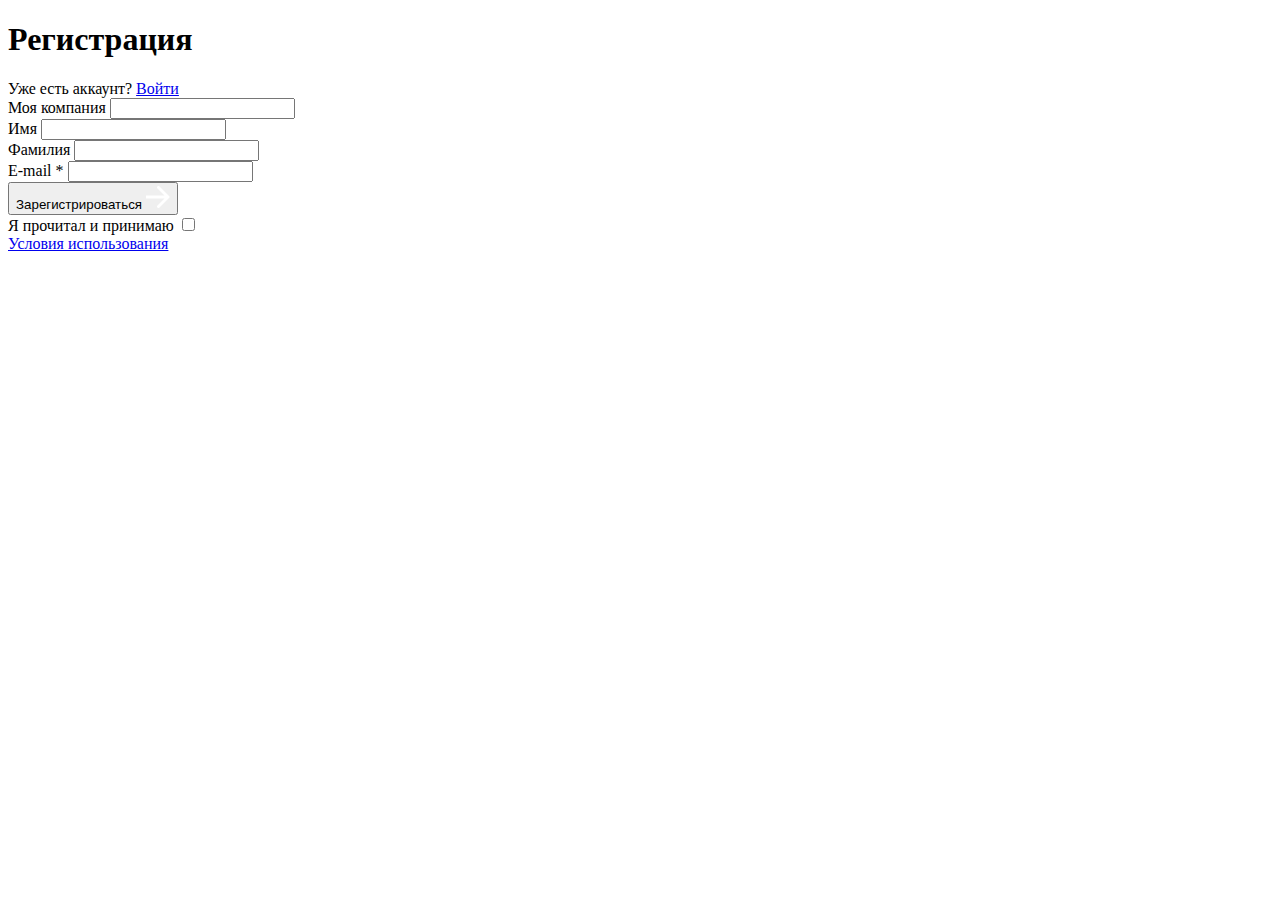
==== 2-form/index.html @ 3a2add77 "1-blog & 2-form" ====
<!DOCTYPE html>
<html lang="ru">
    <head>
        <meta charset="UTF-8" />
        <meta name="viewport" content="width=device-width, initial-scale=1.0" />
        <title>Форма регистрации</title>
    </head>
    <body>
        <main>
            <div>
                <h1>Регистрация</h1>
                <div>Уже есть аккаунт? <a href="/login">Войти</a></div>
                <form action="/register" method="post">
                    <div>
                        <label>
                            <span>Моя компания</span>
                            <input type="text" name="company" />
                        </label>
                    </div>
                    <div>
                        <div>
                            <label>
                                <span>Имя</span>
                                <input type="text" name="firstName" />
                            </label>
                        </div>
                        <div>
                            <label>
                                <span>Фамилия</span>
                                <input type="text" name="lastName" />
                            </label>
                        </div>
                    </div>
                    <div>
                        <label>
                            <span>E-mail *</span>
                            <input type="email" name="email" required />
                        </label>
                    </div>
                    <button type="submit">
                        Зарегистрироваться
                        <span>
                            <img
                                src="./images/Arrow 1.png"
                                alt="Иконка зарегистрироваться"
                            />
                        </span>
                    </button>
                    <div>
                        <div>
                            <label>
                                <span>Я прочитал и принимаю</span>
                                <input type="checkbox" />
                            </label>
                        </div>
                        <div><a href="/policy">Условия использования</a></div>
                    </div>
                </form>
            </div>
        </main>
    </body>
</html>
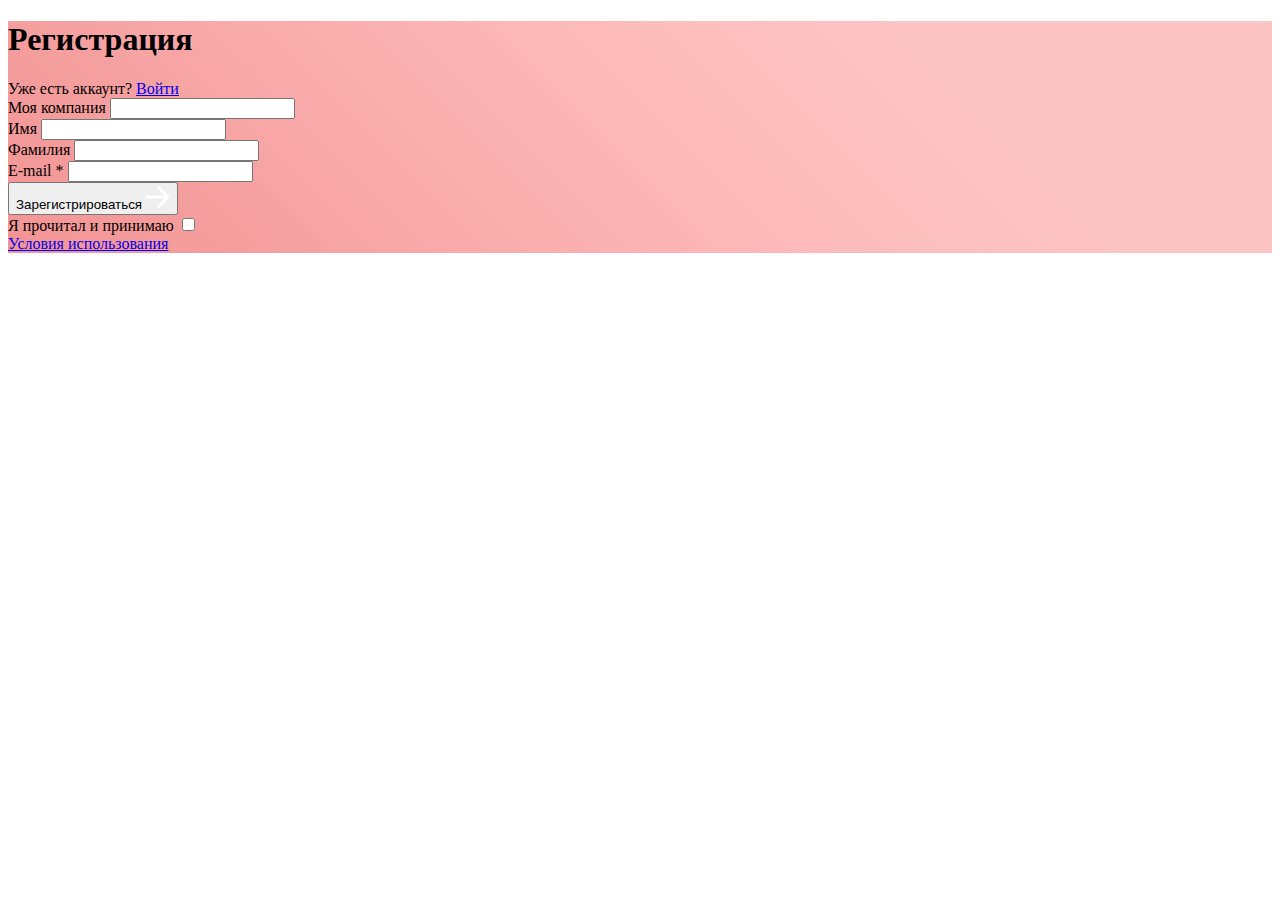
==== commit 4ead660a: "1" ====
--- a/2-form/index.html
+++ b/2-form/index.html
@@ -4,6 +4,7 @@
         <meta charset="UTF-8" />
         <meta name="viewport" content="width=device-width, initial-scale=1.0" />
         <title>Форма регистрации</title>
+        <link rel="stylesheet" href="./styles/style.css" />
     </head>
     <body>
         <main>
--- a/2-form/styles/style.css
+++ b/2-form/styles/style.css
@@ -0,0 +1,18 @@
+main {
+    background: linear-gradient(
+            225deg,
+            rgb(253 196 196 / 100%) 0 25%,
+            rgb(242 152 222 / 0%)
+        ),
+        linear-gradient(
+            225deg,
+            rgb(255 165 165 / 100%) 0 33%,
+            rgb(255 255 255 / 0%) 82%
+        ),
+        #f39494;
+}
+
+/* main {
+    background: #f39494, linear-gradient(225deg, #ffa5a5 33%, #ffffff 82%),
+        linear-gradient(225deg, #fdc5c5 0 25%, #f298de 100% 0%);
+} */
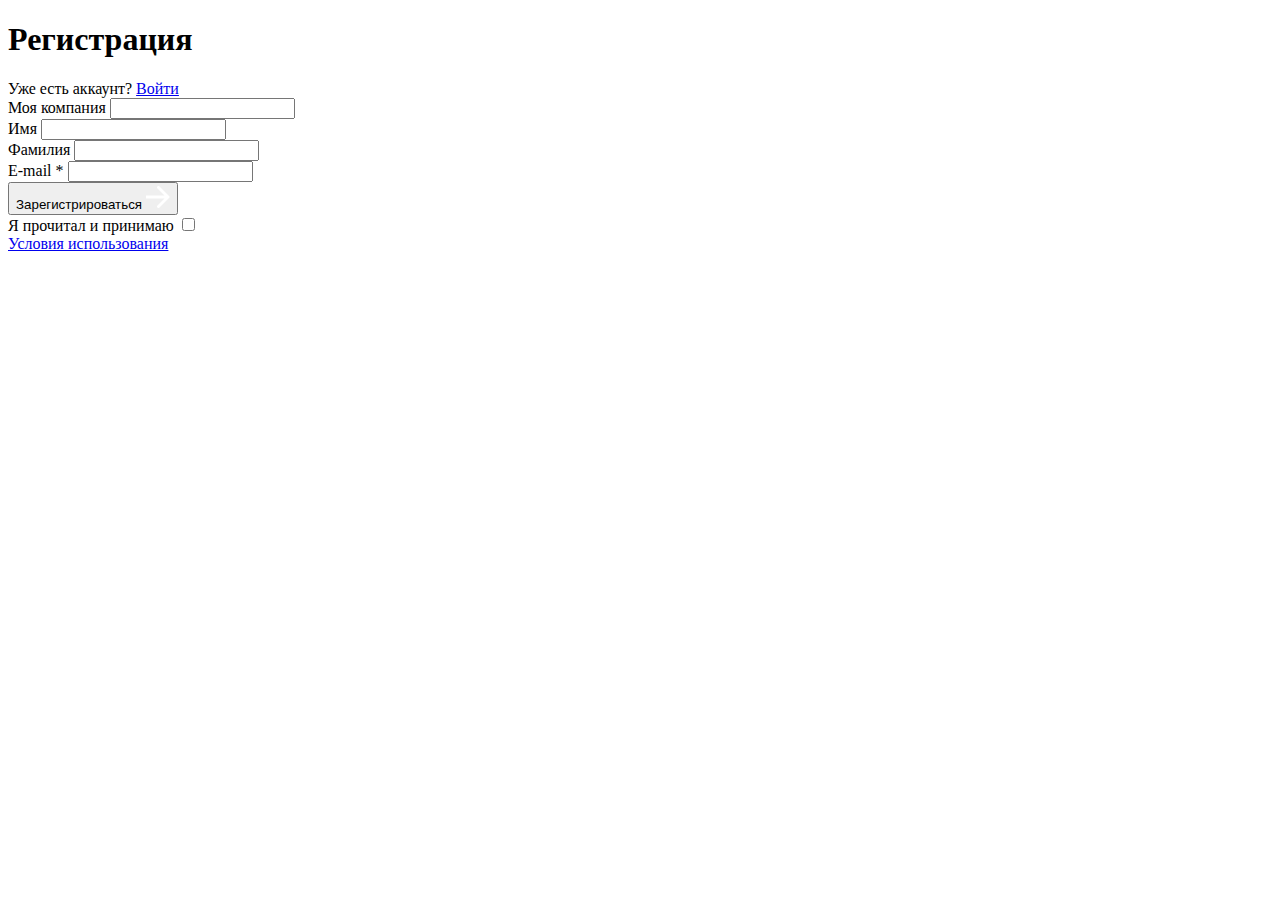
==== commit 6a6d3fa4: "Revert "1"" ====
--- a/2-form/index.html
+++ b/2-form/index.html
@@ -4,7 +4,6 @@
         <meta charset="UTF-8" />
         <meta name="viewport" content="width=device-width, initial-scale=1.0" />
         <title>Форма регистрации</title>
-        <link rel="stylesheet" href="./styles/style.css" />
     </head>
     <body>
         <main>
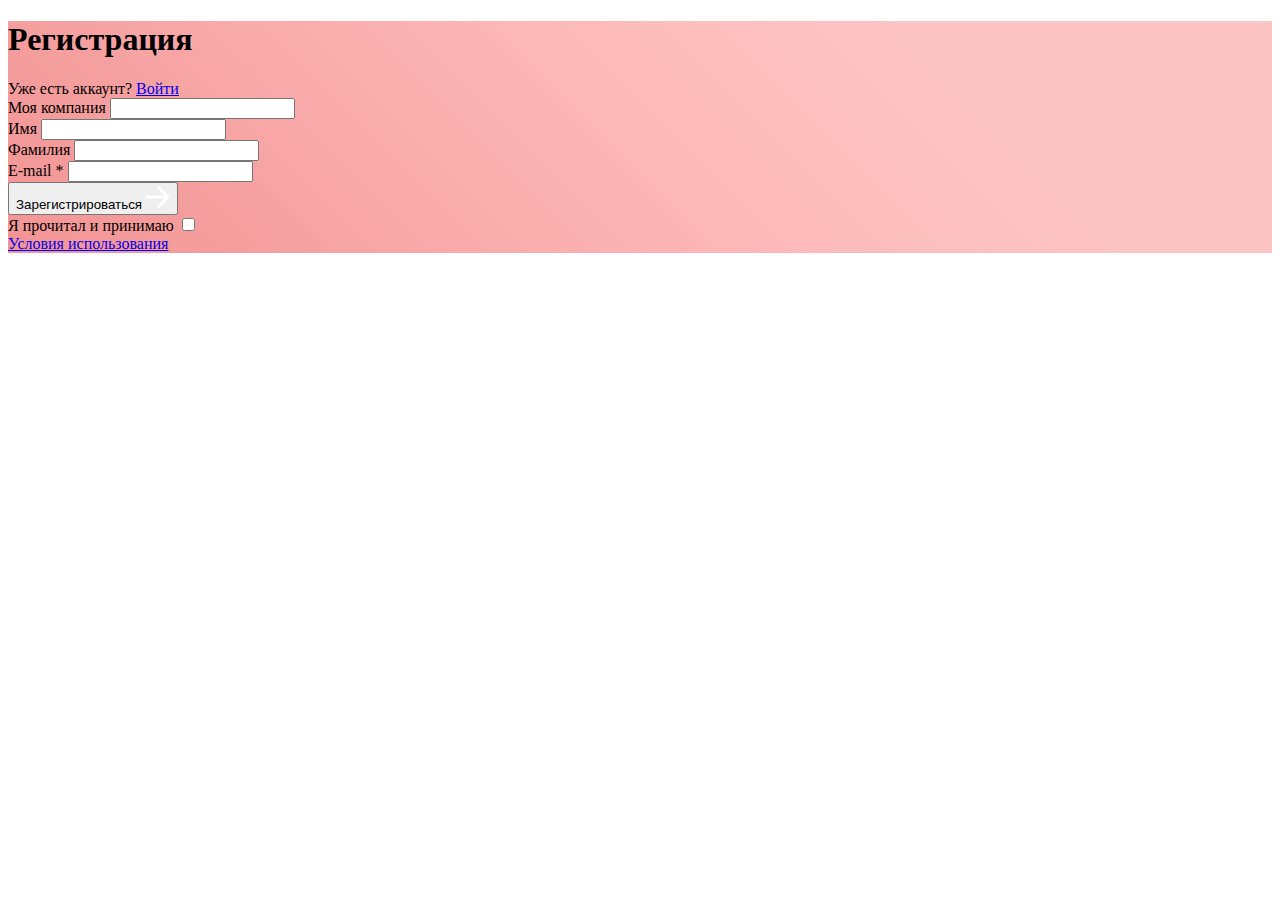
==== commit e690b7e7: "Reapply "1"" ====
--- a/2-form/index.html
+++ b/2-form/index.html
@@ -4,6 +4,7 @@
         <meta charset="UTF-8" />
         <meta name="viewport" content="width=device-width, initial-scale=1.0" />
         <title>Форма регистрации</title>
+        <link rel="stylesheet" href="./styles/style.css" />
     </head>
     <body>
         <main>
--- a/2-form/styles/style.css
+++ b/2-form/styles/style.css
@@ -0,0 +1,18 @@
+main {
+    background: linear-gradient(
+            225deg,
+            rgb(253 196 196 / 100%) 0 25%,
+            rgb(242 152 222 / 0%)
+        ),
+        linear-gradient(
+            225deg,
+            rgb(255 165 165 / 100%) 0 33%,
+            rgb(255 255 255 / 0%) 82%
+        ),
+        #f39494;
+}
+
+/* main {
+    background: #f39494, linear-gradient(225deg, #ffa5a5 33%, #ffffff 82%),
+        linear-gradient(225deg, #fdc5c5 0 25%, #f298de 100% 0%);
+} */
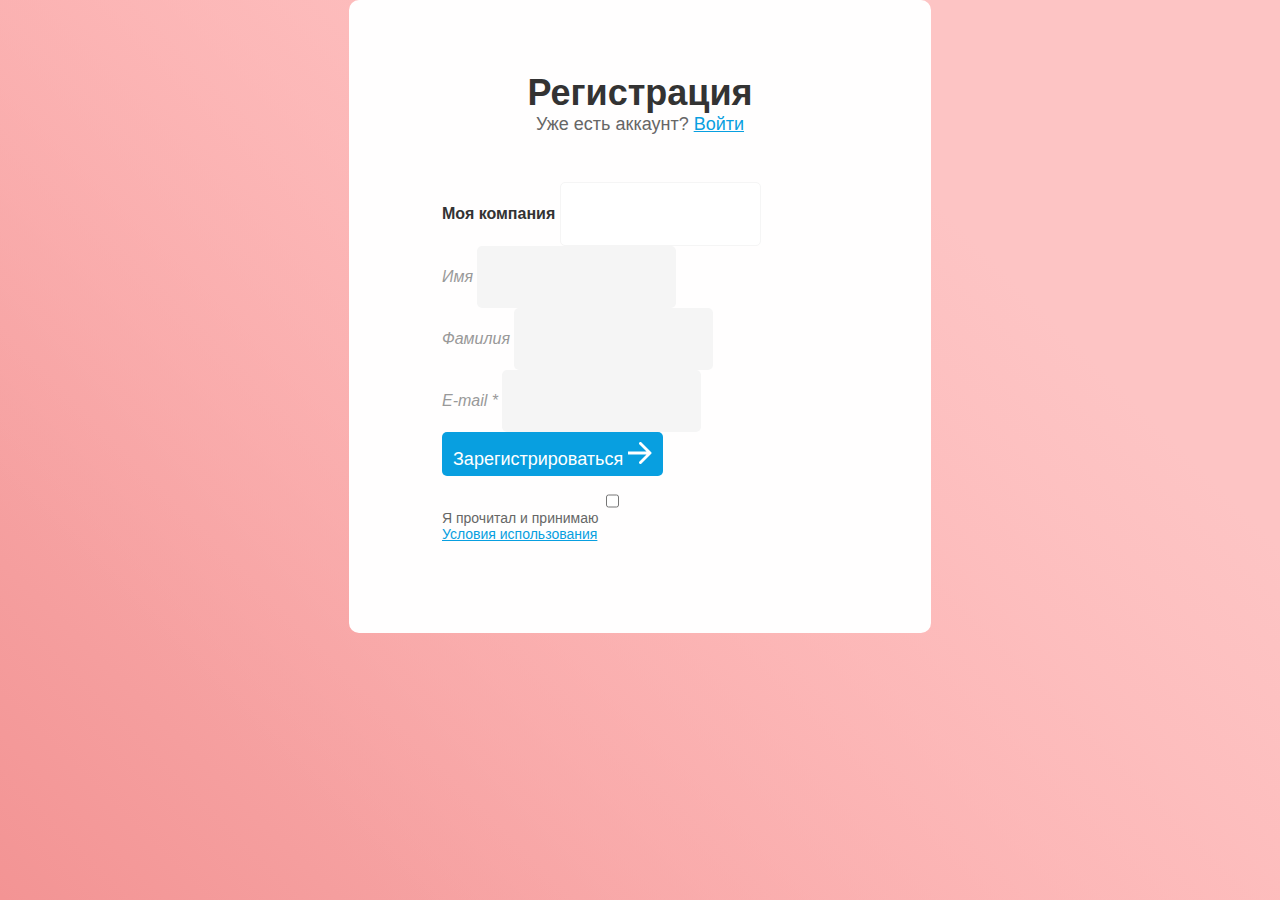
==== commit 1e881443: "7.9" ====
--- a/2-form/index.html
+++ b/2-form/index.html
@@ -8,55 +8,65 @@
     </head>
     <body>
         <main>
-            <div>
-                <h1>Регистрация</h1>
-                <div>Уже есть аккаунт? <a href="/login">Войти</a></div>
-                <form action="/register" method="post">
-                    <div>
-                        <label>
-                            <span>Моя компания</span>
-                            <input type="text" name="company" />
-                        </label>
+            <div class="backgroundOverlay">
+                <div class="regFormWrap">
+                    <div class="title">
+                        <h1>Регистрация</h1>
+                        <span
+                            >Уже есть аккаунт? <a href="/login">Войти</a></span
+                        >
                     </div>
-                    <div>
-                        <div>
+                    <form action="/register" method="post" class="regForm">
+                        <div class="company">
                             <label>
-                                <span>Имя</span>
-                                <input type="text" name="firstName" />
+                                <span>Моя компания</span>
+                                <input type="text" name="company" />
                             </label>
                         </div>
                         <div>
+                            <div>
+                                <label>
+                                    <span>Имя</span>
+                                    <input type="text" name="firstName" />
+                                </label>
+                            </div>
+                            <div>
+                                <label>
+                                    <span>Фамилия</span>
+                                    <input type="text" name="lastName" />
+                                </label>
+                            </div>
+                        </div>
+                        <div>
                             <label>
-                                <span>Фамилия</span>
-                                <input type="text" name="lastName" />
+                                <span>E-mail *</span>
+                                <input type="email" name="email" required />
                             </label>
                         </div>
-                    </div>
-                    <div>
-                        <label>
-                            <span>E-mail *</span>
-                            <input type="email" name="email" required />
-                        </label>
-                    </div>
-                    <button type="submit">
-                        Зарегистрироваться
-                        <span>
-                            <img
-                                src="./images/Arrow 1.png"
-                                alt="Иконка зарегистрироваться"
-                            />
-                        </span>
-                    </button>
-                    <div>
                         <div>
-                            <label>
-                                <span>Я прочитал и принимаю</span>
-                                <input type="checkbox" />
-                            </label>
+                            <button type="submit">
+                                Зарегистрироваться
+                                <span>
+                                    <img
+                                        src="./images/Arrow 1.png"
+                                        alt="Иконка зарегистрироваться"
+                                    />
+                                </span>
+                            </button>
                         </div>
-                        <div><a href="/policy">Условия использования</a></div>
-                    </div>
-                </form>
+                        <div class="terms">
+                            <div>
+                                <label>
+                                    <span>Я прочитал и принимаю</span>
+                                    <input type="checkbox" />
+                                </label>
+                            </div>
+                            <div>
+                                <a href="/policy">Условия использования</a>
+                            </div>
+                        </div>
+                    </form>
+                </div>
             </div>
         </main>
     </body>
--- a/2-form/styles/style.css
+++ b/2-form/styles/style.css
@@ -1,18 +1,103 @@
-main {
+:root {
+    --font: "Open Sans", sans-serif;
+    --link-color: #089fe0;
+    --input-background: #f5f5f5;
+}
+
+body {
+    margin: 0;
+    font-family: var(--font);
+    box-sizing: border-box;
+}
+
+a {
+    color: var(--link-color);
+}
+
+h1 {
+    margin: 0;
+    font-weight: 700;
+    font-size: 36px;
+    text-align: center;
+    color: #333;
+}
+
+label span {
+    font-style: italic;
+    font-weight: 400;
+    font-size: 16px;
+    color: #999;
+}
+
+input,
+button {
+    height: 44px;
+    border-radius: 5px;
+    border: none;
+    padding: 9px 11px;
+}
+
+input {
+    background: var(--input-background);
+}
+
+button {
+    background: var(--link-color);
+    font-weight: 400;
+    font-size: 18px;
+    text-align: center;
+    color: #fff;
+}
+
+.company input {
+    border: 1px solid #f5f5f5;
+    background: #ffffff;
+}
+
+.company span {
+    font-weight: 600;
+    color: #333;
+    font-style: normal;
+}
+
+.title {
+    text-align: center;
+    margin-bottom: 47px;
+}
+
+.title span {
+    font-weight: 400;
+    font-size: 18px;
+    color: #666;
+}
+
+.terms,
+.terms span {
+    font-weight: 400;
+    font-size: 14px;
+    color: #666;
+    font-style: normal;
+}
+
+.backgroundOverlay {
+    min-height: 100vh;
     background: linear-gradient(
             225deg,
-            rgb(253 196 196 / 100%) 0 25%,
-            rgb(242 152 222 / 0%)
+            rgba(253, 196, 196, 100%) 0 25%,
+            rgba(242, 152, 222, 0%)
         ),
         linear-gradient(
             225deg,
-            rgb(255 165 165 / 100%) 0 33%,
-            rgb(255 255 255 / 0%) 82%
+            rgba(255, 165, 165, 100%) 0 33%,
+            rgba(255, 255, 255, 0%) 82%
         ),
         #f39494;
 }
 
-/* main {
-    background: #f39494, linear-gradient(225deg, #ffa5a5 33%, #ffffff 82%),
-        linear-gradient(225deg, #fdc5c5 0 25%, #f298de 100% 0%);
-} */
+.regFormWrap {
+    background: #fffefe;
+    border-radius: 10px;
+    margin: 0px auto;
+    width: 396px;
+    padding: 72px 93px 91px;
+}
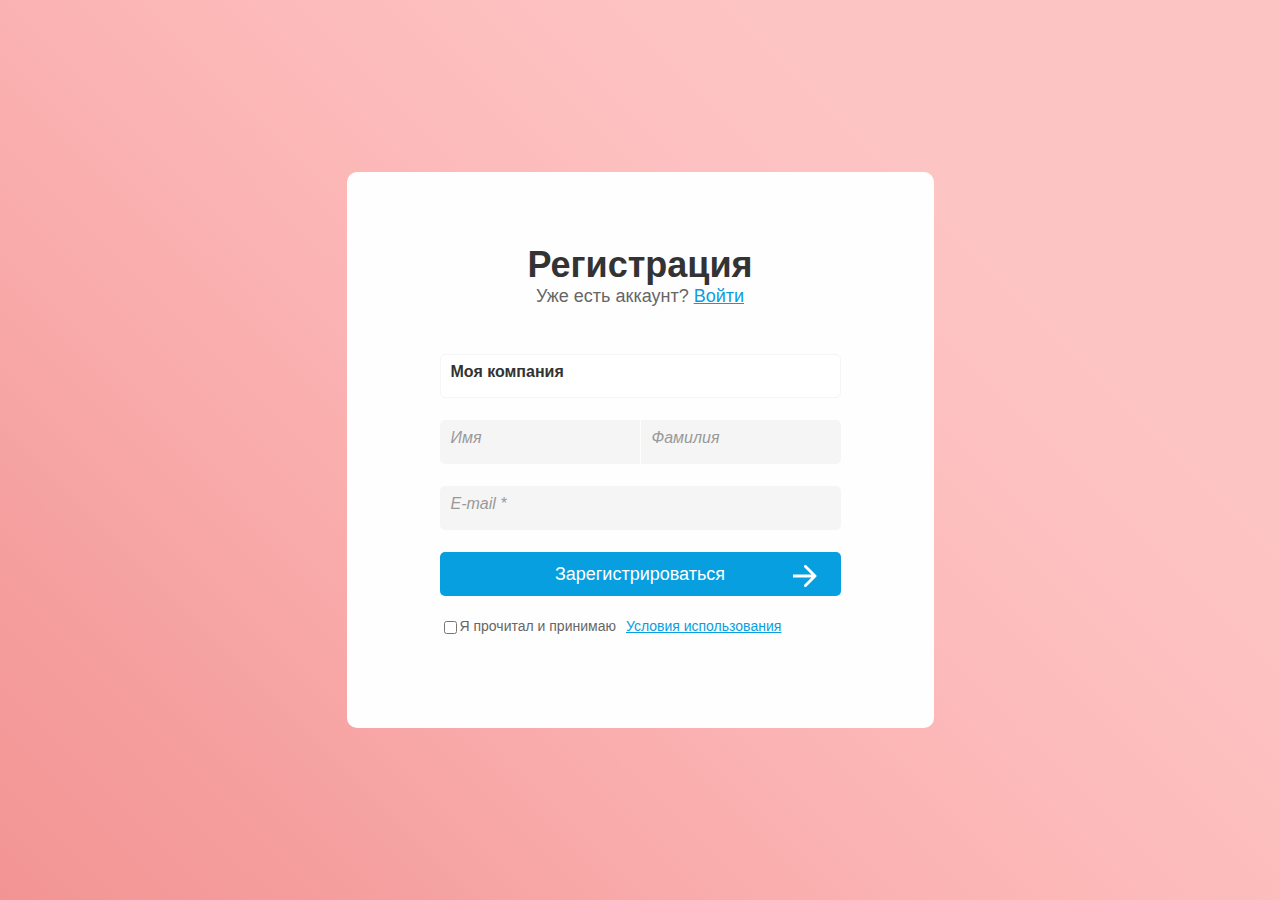
==== commit 91c16572: "17-17" ====
--- a/2-form/index.html
+++ b/2-form/index.html
@@ -17,51 +17,55 @@
                         >
                     </div>
                     <form action="/register" method="post" class="regForm">
-                        <div class="company">
+                        <div class="fieldInputText company">
                             <label>
-                                <span>Моя компания</span>
                                 <input type="text" name="company" />
+                                <span class="regFormTitle"> Моя компания </span>
                             </label>
                         </div>
-                        <div>
-                            <div>
+                        <div class="group fio">
+                            <div class="fieldInputText">
                                 <label>
-                                    <span>Имя</span>
-                                    <input type="text" name="firstName" />
+                                    <input
+                                        class="leftBorder"
+                                        type="text"
+                                        name="firstName"
+                                    />
+                                    <span class="regFormTitle"> Имя </span>
                                 </label>
                             </div>
-                            <div>
+                            <div class="fieldInputText">
                                 <label>
-                                    <span>Фамилия</span>
-                                    <input type="text" name="lastName" />
+                                    <input
+                                        class="rightBorder"
+                                        type="text"
+                                        name="firstName"
+                                    />
+                                    <span class="regFormTitle"> Фамилия </span>
                                 </label>
                             </div>
                         </div>
-                        <div>
+                        <div class="fieldInputText">
                             <label>
-                                <span>E-mail *</span>
+                                <span class="regFormTitle">E-mail *</span>
                                 <input type="email" name="email" required />
                             </label>
                         </div>
-                        <div>
-                            <button type="submit">
-                                Зарегистрироваться
-                                <span>
-                                    <img
-                                        src="./images/Arrow 1.png"
-                                        alt="Иконка зарегистрироваться"
-                                    />
-                                </span>
-                            </button>
-                        </div>
-                        <div class="terms">
-                            <div>
+                        <button type="submit">
+                            Зарегистрироваться
+                            <img
+                                src="./images/Arrow 1.png"
+                                alt="Иконка зарегистрироваться"
+                            />
+                        </button>
+                        <div class="group terms">
+                            <div class="fieldCheckbox">
                                 <label>
+                                    <input type="checkbox" />
                                     <span>Я прочитал и принимаю</span>
-                                    <input type="checkbox" />
                                 </label>
                             </div>
-                            <div>
+                            <div class="field">
                                 <a href="/policy">Условия использования</a>
                             </div>
                         </div>
--- a/2-form/styles/style.css
+++ b/2-form/styles/style.css
@@ -1,3 +1,6 @@
+* {
+    box-sizing: border-box;
+}
 :root {
     --font: "Open Sans", sans-serif;
     --link-color: #089fe0;
@@ -22,13 +25,6 @@
     color: #333;
 }
 
-label span {
-    font-style: italic;
-    font-weight: 400;
-    font-size: 16px;
-    color: #999;
-}
-
 input,
 button {
     height: 44px;
@@ -47,17 +43,6 @@
     font-size: 18px;
     text-align: center;
     color: #fff;
-}
-
-.company input {
-    border: 1px solid #f5f5f5;
-    background: #ffffff;
-}
-
-.company span {
-    font-weight: 600;
-    color: #333;
-    font-style: normal;
 }
 
 .title {
@@ -80,6 +65,9 @@
 }
 
 .backgroundOverlay {
+    display: flex;
+    justify-content: center;
+    align-items: center;
     min-height: 100vh;
     background: linear-gradient(
             225deg,
@@ -97,7 +85,83 @@
 .regFormWrap {
     background: #fffefe;
     border-radius: 10px;
-    margin: 0px auto;
-    width: 396px;
+    flex: 0 1 clamp(375px, 100% - 20px, 587px);
     padding: 72px 93px 91px;
 }
+
+.regForm {
+    display: flex;
+    flex-direction: column;
+    gap: 22px;
+}
+
+.fieldInputText label {
+    position: relative;
+    display: flex;
+    flex-direction: column;
+}
+
+.group {
+    display: flex;
+}
+
+.regFormTitle {
+    position: absolute;
+    top: 9px;
+    left: 11px;
+    font-style: italic;
+    font-weight: 400;
+    font-size: 16px;
+    color: #999;
+}
+
+.company .regFormTitle {
+    font-weight: 600;
+    color: #333;
+    font-style: normal;
+}
+
+.company input {
+    border: 1px solid #f5f5f5;
+    background: #ffffff;
+}
+
+.fio {
+    flex-direction: row;
+    gap: 1px;
+}
+
+.fio .fieldInputText {
+    flex: 0 1 calc(100% / 2 - 1px / 2);
+}
+
+.leftBorder {
+    border-radius: 5px 0 0 5px;
+}
+
+.rightBorder {
+    border-radius: 0 5px 5px 0;
+}
+
+.regForm button {
+    position: relative;
+}
+
+.regForm button img {
+    position: absolute;
+    right: 24px;
+}
+
+.terms {
+    flex-direction: row;
+    gap: 10px;
+}
+
+.fieldCheckbox label {
+    display: flex;
+    flex-direction: row;
+}
+
+.fieldCheckbox input {
+    height: auto;
+}
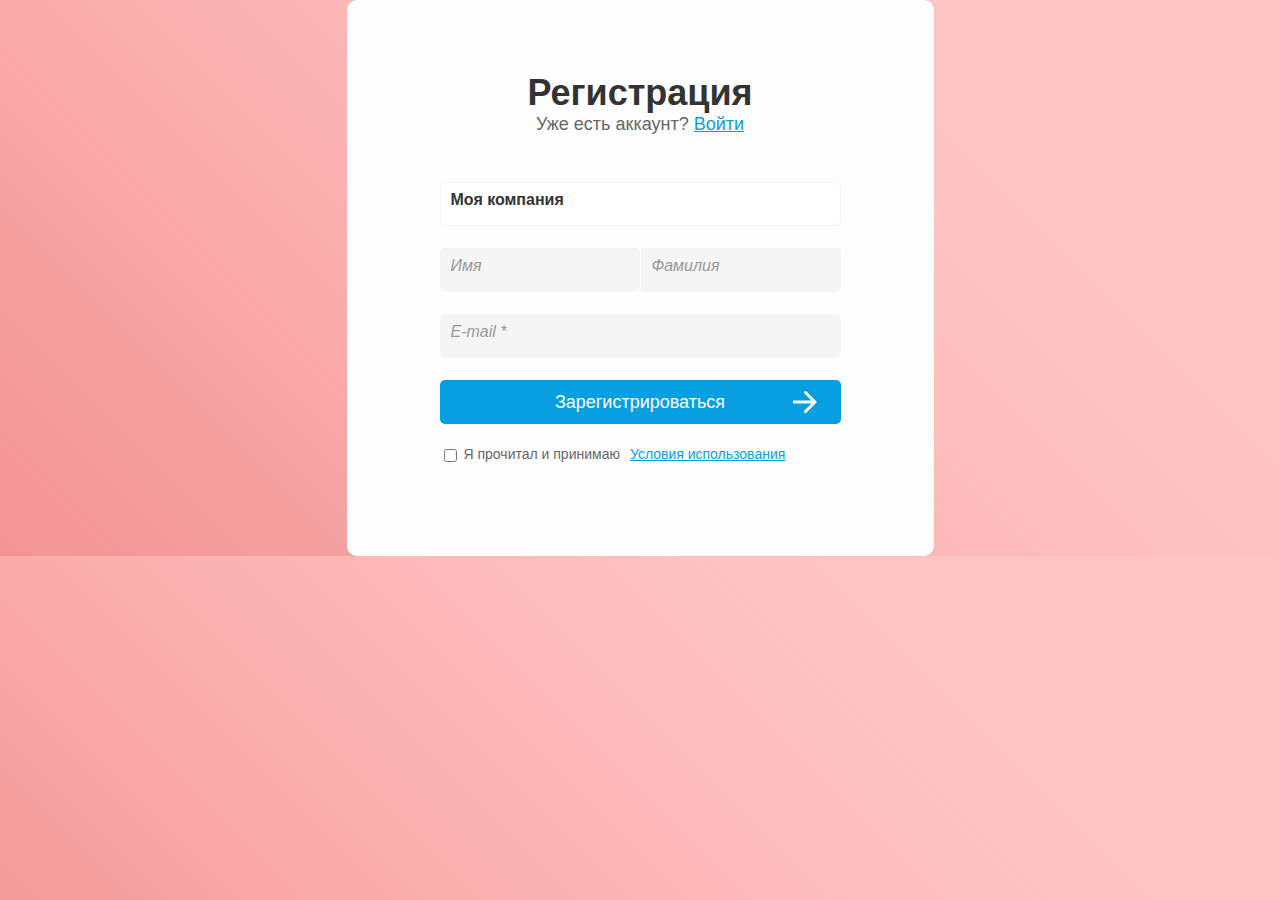
==== commit a317763d: "fixx" ====
--- a/2-form/index.html
+++ b/2-form/index.html
@@ -8,61 +8,76 @@
     </head>
     <body>
         <main>
-            <div class="backgroundOverlay">
-                <div class="regFormWrap">
-                    <div class="title">
-                        <h1>Регистрация</h1>
-                        <span
+            <div class="reg-form-wrapper">
+                <div class="reg-form">
+                    <div class="header reg-form__header">
+                        <h1 class="header__h1">Регистрация</h1>
+                        <span class="header__bottom"
                             >Уже есть аккаунт? <a href="/login">Войти</a></span
                         >
                     </div>
-                    <form action="/register" method="post" class="regForm">
-                        <div class="fieldInputText company">
-                            <label>
-                                <input type="text" name="company" />
-                                <span class="regFormTitle"> Моя компания </span>
+                    <form action="/register" method="post" class="form">
+                        <div class="input-container input-ghost">
+                            <label class="input__label">
+                                <input
+                                    class="input__text"
+                                    type="text"
+                                    name="company"
+                                />
+                                <span class="input__span"> Моя компания </span>
                             </label>
                         </div>
                         <div class="group fio">
-                            <div class="fieldInputText">
-                                <label>
+                            <div class="input-container">
+                                <label class="input__label">
                                     <input
-                                        class="leftBorder"
+                                        class="input__text .input-text__left-border"
                                         type="text"
                                         name="firstName"
                                     />
-                                    <span class="regFormTitle"> Имя </span>
+                                    <span class="input__span"> Имя </span>
                                 </label>
                             </div>
-                            <div class="fieldInputText">
-                                <label>
+                            <div class="input-container">
+                                <label class="input__label">
                                     <input
-                                        class="rightBorder"
+                                        class="input__text input-text__rignt-border"
                                         type="text"
                                         name="firstName"
                                     />
-                                    <span class="regFormTitle"> Фамилия </span>
+                                    <span class="input__span"> Фамилия </span>
                                 </label>
                             </div>
                         </div>
-                        <div class="fieldInputText">
-                            <label>
-                                <span class="regFormTitle">E-mail *</span>
-                                <input type="email" name="email" required />
+                        <div class="input-container">
+                            <label class="input__label">
+                                <input
+                                    class="input__text"
+                                    type="email"
+                                    name="email"
+                                    required
+                                />
+                                <span class="input__span">E-mail *</span>
                             </label>
                         </div>
-                        <button type="submit">
+                        <button class="button" type="submit">
                             Зарегистрироваться
                             <img
+                                class="button__image button__image-right"
                                 src="./images/Arrow 1.png"
                                 alt="Иконка зарегистрироваться"
                             />
                         </button>
                         <div class="group terms">
-                            <div class="fieldCheckbox">
-                                <label>
-                                    <input type="checkbox" />
-                                    <span>Я прочитал и принимаю</span>
+                            <div class="checkbox-container">
+                                <label class="checkbox__label">
+                                    <input
+                                        class="checkbox__checkbox"
+                                        type="checkbox"
+                                    />
+                                    <span class="checkbox__span"
+                                        >Я прочитал и принимаю</span
+                                    >
                                 </label>
                             </div>
                             <div class="field">
--- a/2-form/styles/style.css
+++ b/2-form/styles/style.css
@@ -1,75 +1,12 @@
 * {
     box-sizing: border-box;
 }
+
 :root {
     --font: "Open Sans", sans-serif;
     --link-color: #089fe0;
     --input-background: #f5f5f5;
-}
-
-body {
-    margin: 0;
-    font-family: var(--font);
-    box-sizing: border-box;
-}
-
-a {
-    color: var(--link-color);
-}
-
-h1 {
-    margin: 0;
-    font-weight: 700;
-    font-size: 36px;
-    text-align: center;
-    color: #333;
-}
-
-input,
-button {
-    height: 44px;
-    border-radius: 5px;
-    border: none;
-    padding: 9px 11px;
-}
-
-input {
-    background: var(--input-background);
-}
-
-button {
-    background: var(--link-color);
-    font-weight: 400;
-    font-size: 18px;
-    text-align: center;
-    color: #fff;
-}
-
-.title {
-    text-align: center;
-    margin-bottom: 47px;
-}
-
-.title span {
-    font-weight: 400;
-    font-size: 18px;
-    color: #666;
-}
-
-.terms,
-.terms span {
-    font-weight: 400;
-    font-size: 14px;
-    color: #666;
-    font-style: normal;
-}
-
-.backgroundOverlay {
-    display: flex;
-    justify-content: center;
-    align-items: center;
-    min-height: 100vh;
-    background: linear-gradient(
+    --window-backround: linear-gradient(
             225deg,
             rgba(253, 196, 196, 100%) 0 25%,
             rgba(242, 152, 222, 0%)
@@ -82,30 +19,73 @@
         #f39494;
 }
 
-.regFormWrap {
-    background: #fffefe;
-    border-radius: 10px;
-    flex: 0 1 clamp(375px, 100% - 20px, 587px);
-    padding: 72px 93px 91px;
+body {
+    margin: 0;
+    font-family: var(--font);
+    background: var(--window-backround);
 }
 
-.regForm {
+a {
+    color: var(--link-color);
+}
+
+.header {
+    margin-bottom: 47px;
+}
+
+.header__h1 {
+    margin: 0;
+    font-weight: 700;
+    font-size: 36px;
+    color: #333;
+}
+
+.header__bottom {
+    font-weight: 400;
+    font-size: 18px;
+    color: #666;
+}
+
+.form {
     display: flex;
     flex-direction: column;
     gap: 22px;
 }
 
-.fieldInputText label {
+.input-container {
+    display: flex;
+    flex-direction: column;
+}
+
+.input__label {
     position: relative;
     display: flex;
     flex-direction: column;
 }
 
-.group {
-    display: flex;
+.input__text {
+    height: 44px;
+    border-radius: 5px;
+    border: none;
+    background: var(--input-background);
+    padding: 16px 11px 6px;
 }
 
-.regFormTitle {
+.input-text__left-border {
+    border-radius: 5px 0 0 5px;
+}
+
+.input-text__rignt-border {
+    border-radius: 0 5px 5px 0;
+}
+
+/* !!! как тут правильно сделать? */
+.input__text:not(:empty) ~ .input__span,
+.input__text:focus ~ .input__span {
+    font-size: 8px;
+}
+
+.input__span {
     position: absolute;
     top: 9px;
     left: 11px;
@@ -113,17 +93,76 @@
     font-weight: 400;
     font-size: 16px;
     color: #999;
+    transition: font-size 0.5s ease;
 }
 
-.company .regFormTitle {
-    font-weight: 600;
-    color: #333;
-    font-style: normal;
+.input-ghost .input__text {
+    border: 1px solid #f5f5f5;
+    background: #ffffff;
 }
 
-.company input {
-    border: 1px solid #f5f5f5;
-    background: #ffffff;
+.input-ghost .input__span {
+    font-style: normal;
+    font-weight: 600;
+    font-size: 16px;
+    color: #333;
+}
+
+.checkbox-container {
+    display: flex;
+}
+
+.checkbox__label {
+    display: flex;
+    gap: 4px;
+}
+
+.checkbox__span {
+    color: #666;
+}
+
+.button {
+    height: 44px;
+    border-radius: 5px;
+    border: none;
+    background: var(--link-color);
+    font-weight: 400;
+    font-size: 18px;
+    text-align: center;
+    color: #fff;
+    position: relative;
+    display: flex;
+    justify-content: center;
+    align-items: center;
+}
+
+.button__image {
+    position: absolute;
+}
+
+.button__image-right {
+    right: 24px;
+}
+
+.reg-form-wrapper {
+    display: flex;
+    justify-content: center;
+    align-items: center;
+}
+
+.reg-form {
+    background: #fffefe;
+    border-radius: 10px;
+    flex: 0 1 clamp(375px, 100% - 20px, 587px);
+    padding: 72px 93px 91px;
+}
+
+.reg-form__header {
+    text-align: center;
+}
+
+.group {
+    display: flex;
 }
 
 .fio {
@@ -131,37 +170,14 @@
     gap: 1px;
 }
 
-.fio .fieldInputText {
+.fio .input-container {
     flex: 0 1 calc(100% / 2 - 1px / 2);
-}
-
-.leftBorder {
-    border-radius: 5px 0 0 5px;
-}
-
-.rightBorder {
-    border-radius: 0 5px 5px 0;
-}
-
-.regForm button {
-    position: relative;
-}
-
-.regForm button img {
-    position: absolute;
-    right: 24px;
 }
 
 .terms {
     flex-direction: row;
     gap: 10px;
+    font-weight: 400;
+    font-size: 14px;
+    font-style: normal;
 }
-
-.fieldCheckbox label {
-    display: flex;
-    flex-direction: row;
-}
-
-.fieldCheckbox input {
-    height: auto;
-}
